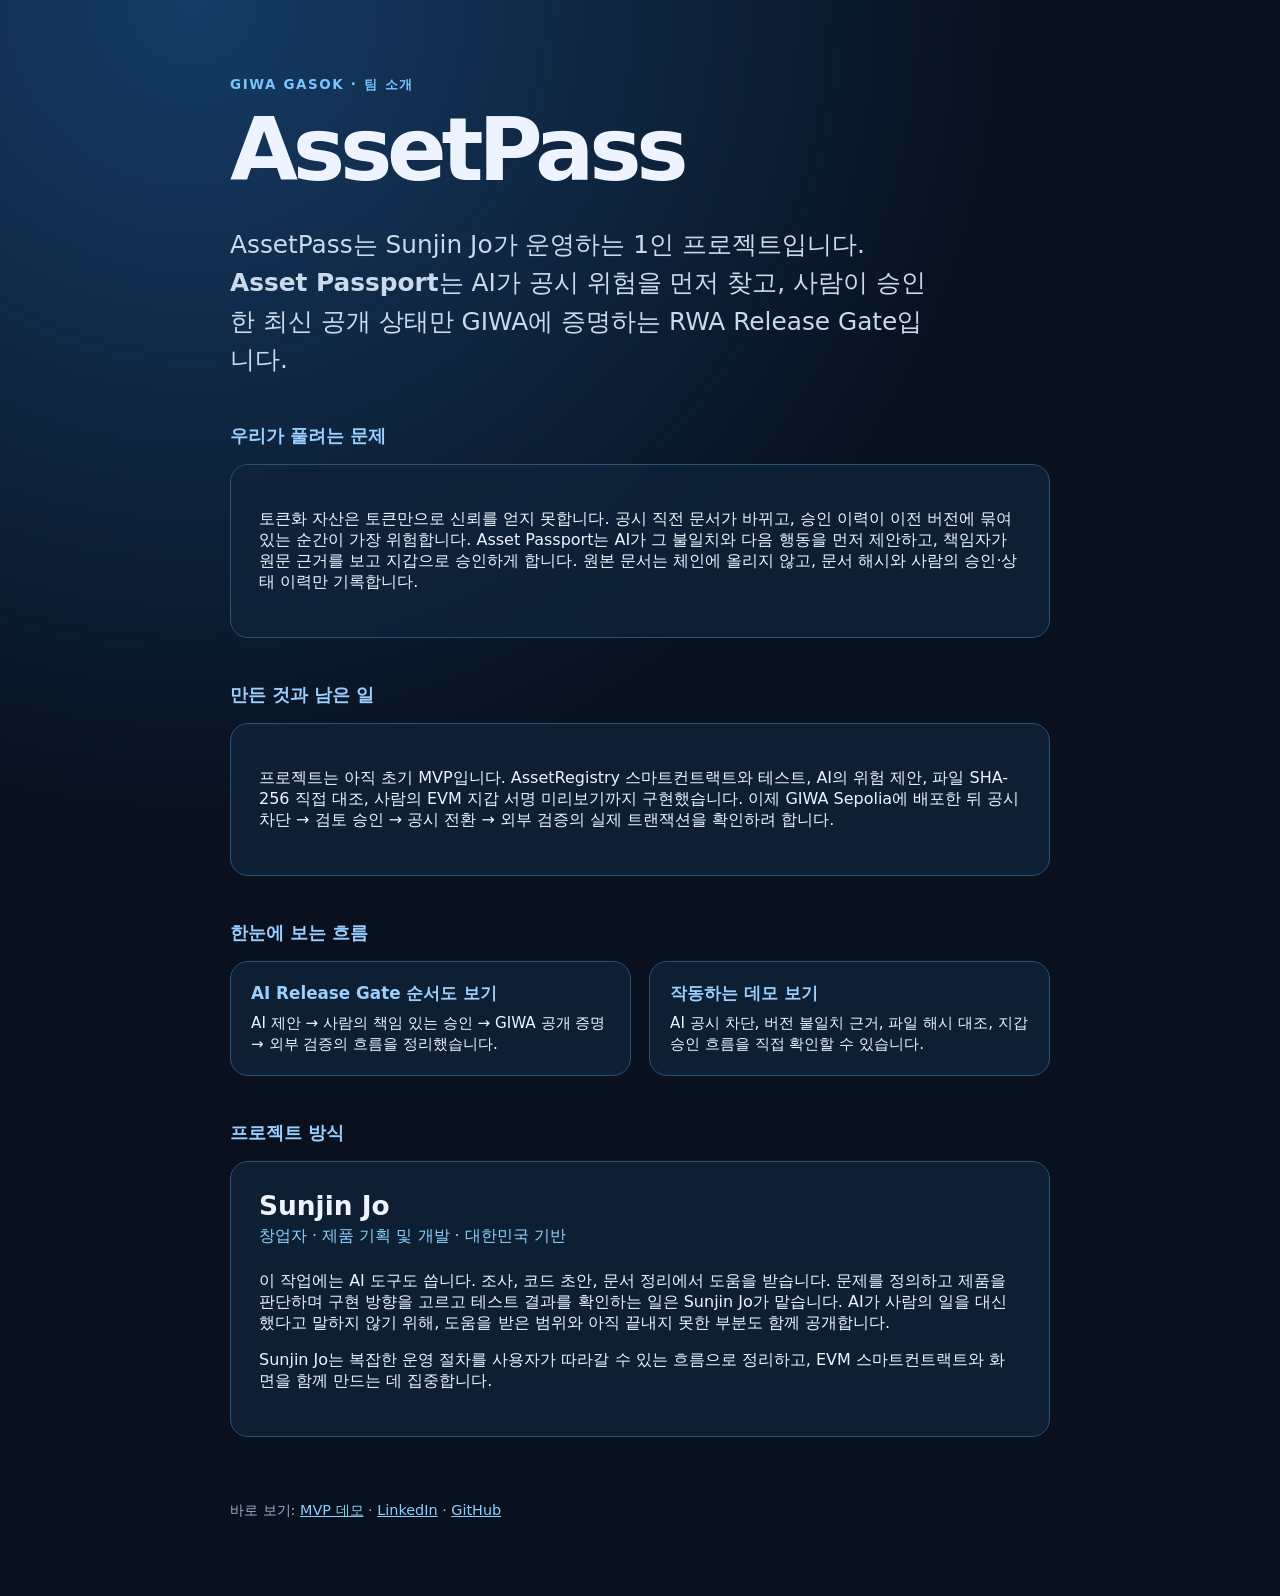
==== docs/index.html @ 36682ad6 "feat: add AI release gate manager console" ====
<!doctype html>
<html lang="ko">
  <head>
    <meta charset="utf-8" />
    <meta name="viewport" content="width=device-width, initial-scale=1" />
    <meta name="description" content="AssetPass 팀 소개 — GIWA 테스트넷 RWA 운영 증빙 서비스 Asset Passport." />
    <title>AssetPass — 팀 소개</title>
    <style>
      :root { color-scheme: dark; font-family: Inter, ui-sans-serif, system-ui, -apple-system, BlinkMacSystemFont, "Segoe UI", sans-serif; background: #09111f; color: #edf4ff; }
      body { margin: 0; background: radial-gradient(circle at 15% 0%, #153c66, transparent 42%), #09111f; }
      main { max-width: 820px; margin: 0 auto; padding: 76px 24px; }
      .eyebrow { color: #78c5ff; font-weight: 700; font-size: .84rem; letter-spacing: .12em; text-transform: uppercase; }
      h1 { font-size: clamp(2.6rem, 9vw, 5.5rem); margin: .25rem 0 1rem; letter-spacing: -.06em; }
      h2 { margin-top: 2.8rem; font-size: 1.1rem; color: #9acfff; }
      .lead { font-size: clamp(1.2rem, 2vw, 1.55rem); line-height: 1.55; max-width: 700px; color: #cbd9ed; }
      .card { margin-top: 1rem; padding: 28px; border: 1px solid #2b5277; border-radius: 18px; background: rgba(16, 35, 58, .78); }
      .visual-grid { display: grid; grid-template-columns: 1fr 1fr; gap: 18px; margin-top: 1rem; }
      .visual-card { display: block; overflow: hidden; border: 1px solid #2b5277; border-radius: 18px; background: rgba(16, 35, 58, .78); color: inherit; text-decoration: none; }
      .visual-card img { display: block; width: 100%; height: 250px; object-fit: cover; object-position: top; border-bottom: 1px solid #2b5277; }
      .visual-copy { padding: 20px; } .visual-copy strong { color: #9acfff; font-size: 1.05rem; } .visual-copy p { margin: 8px 0 0; font-size: .95rem; }
      .name { margin: 0; font-size: 1.65rem; }
      .role { margin: .35rem 0 1.5rem; color: #8ed0ff; }
      dl { display: grid; grid-template-columns: 150px 1fr; gap: 14px 24px; margin: 0; line-height: 1.55; }
      dt { color: #9cb2ca; } dd { margin: 0; }
      ul { margin: .5rem 0 0; padding-left: 1.1rem; line-height: 1.7; }
      a { color: #87d2ff; } footer { color: #9cb2ca; margin-top: 4rem; font-size: .9rem; }
    </style>
  </head>
  <body>
    <main>
      <div class="eyebrow">GIWA GASOK · 팀 소개</div>
      <h1>AssetPass</h1>
      <p class="lead">AssetPass는 Sunjin Jo가 운영하는 1인 프로젝트입니다. <strong>Asset Passport</strong>는 AI가 공시 위험을 먼저 찾고, 사람이 승인한 최신 공개 상태만 GIWA에 증명하는 RWA Release Gate입니다.</p>

      <h2>우리가 풀려는 문제</h2>
      <section class="card">
        <p>토큰화 자산은 토큰만으로 신뢰를 얻지 못합니다. 공시 직전 문서가 바뀌고, 승인 이력이 이전 버전에 묶여 있는 순간이 가장 위험합니다. Asset Passport는 AI가 그 불일치와 다음 행동을 먼저 제안하고, 책임자가 원문 근거를 보고 지갑으로 승인하게 합니다. 원본 문서는 체인에 올리지 않고, 문서 해시와 사람의 승인·상태 이력만 기록합니다.</p>
      </section>

      <h2>만든 것과 남은 일</h2>
      <section class="card">
        <p>프로젝트는 아직 초기 MVP입니다. AssetRegistry 스마트컨트랙트와 테스트, AI의 위험 제안, 파일 SHA-256 직접 대조, 사람의 EVM 지갑 서명 미리보기까지 구현했습니다. 이제 GIWA Sepolia에 배포한 뒤 공시 차단 → 검토 승인 → 공시 전환 → 외부 검증의 실제 트랜잭션을 확인하려 합니다.</p>
      </section>

      <h2>한눈에 보는 흐름</h2>
      <section class="visual-grid" aria-label="Asset Passport 시각 자료">
        <a class="visual-card" href="ai-release-gate-workflow.html">
          <div class="visual-copy"><strong>AI Release Gate 순서도 보기</strong><p>AI 제안 → 사람의 책임 있는 승인 → GIWA 공개 증명 → 외부 검증의 흐름을 정리했습니다.</p></div>
        </a>
        <a class="visual-card" href="mvp/">
          <div class="visual-copy"><strong>작동하는 데모 보기</strong><p>AI 공시 차단, 버전 불일치 근거, 파일 해시 대조, 지갑 승인 흐름을 직접 확인할 수 있습니다.</p></div>
        </a>
      </section>

      <h2>프로젝트 방식</h2>
      <section class="card" aria-label="팀원 프로필">
        <h3 class="name">Sunjin Jo</h3>
        <p class="role">창업자 · 제품 기획 및 개발 · 대한민국 기반</p>
        <p>이 작업에는 AI 도구도 씁니다. 조사, 코드 초안, 문서 정리에서 도움을 받습니다. 문제를 정의하고 제품을 판단하며 구현 방향을 고르고 테스트 결과를 확인하는 일은 Sunjin Jo가 맡습니다. AI가 사람의 일을 대신했다고 말하지 않기 위해, 도움을 받은 범위와 아직 끝내지 못한 부분도 함께 공개합니다.</p>
        <p>Sunjin Jo는 복잡한 운영 절차를 사용자가 따라갈 수 있는 흐름으로 정리하고, EVM 스마트컨트랙트와 화면을 함께 만드는 데 집중합니다.</p>
      </section>

      <footer>바로 보기: <a href="mvp/">MVP 데모</a> · <a href="https://www.linkedin.com/in/redsunjin/">LinkedIn</a> · <a href="https://github.com/redsunjin">GitHub</a></footer>
    </main>
  </body>
</html>
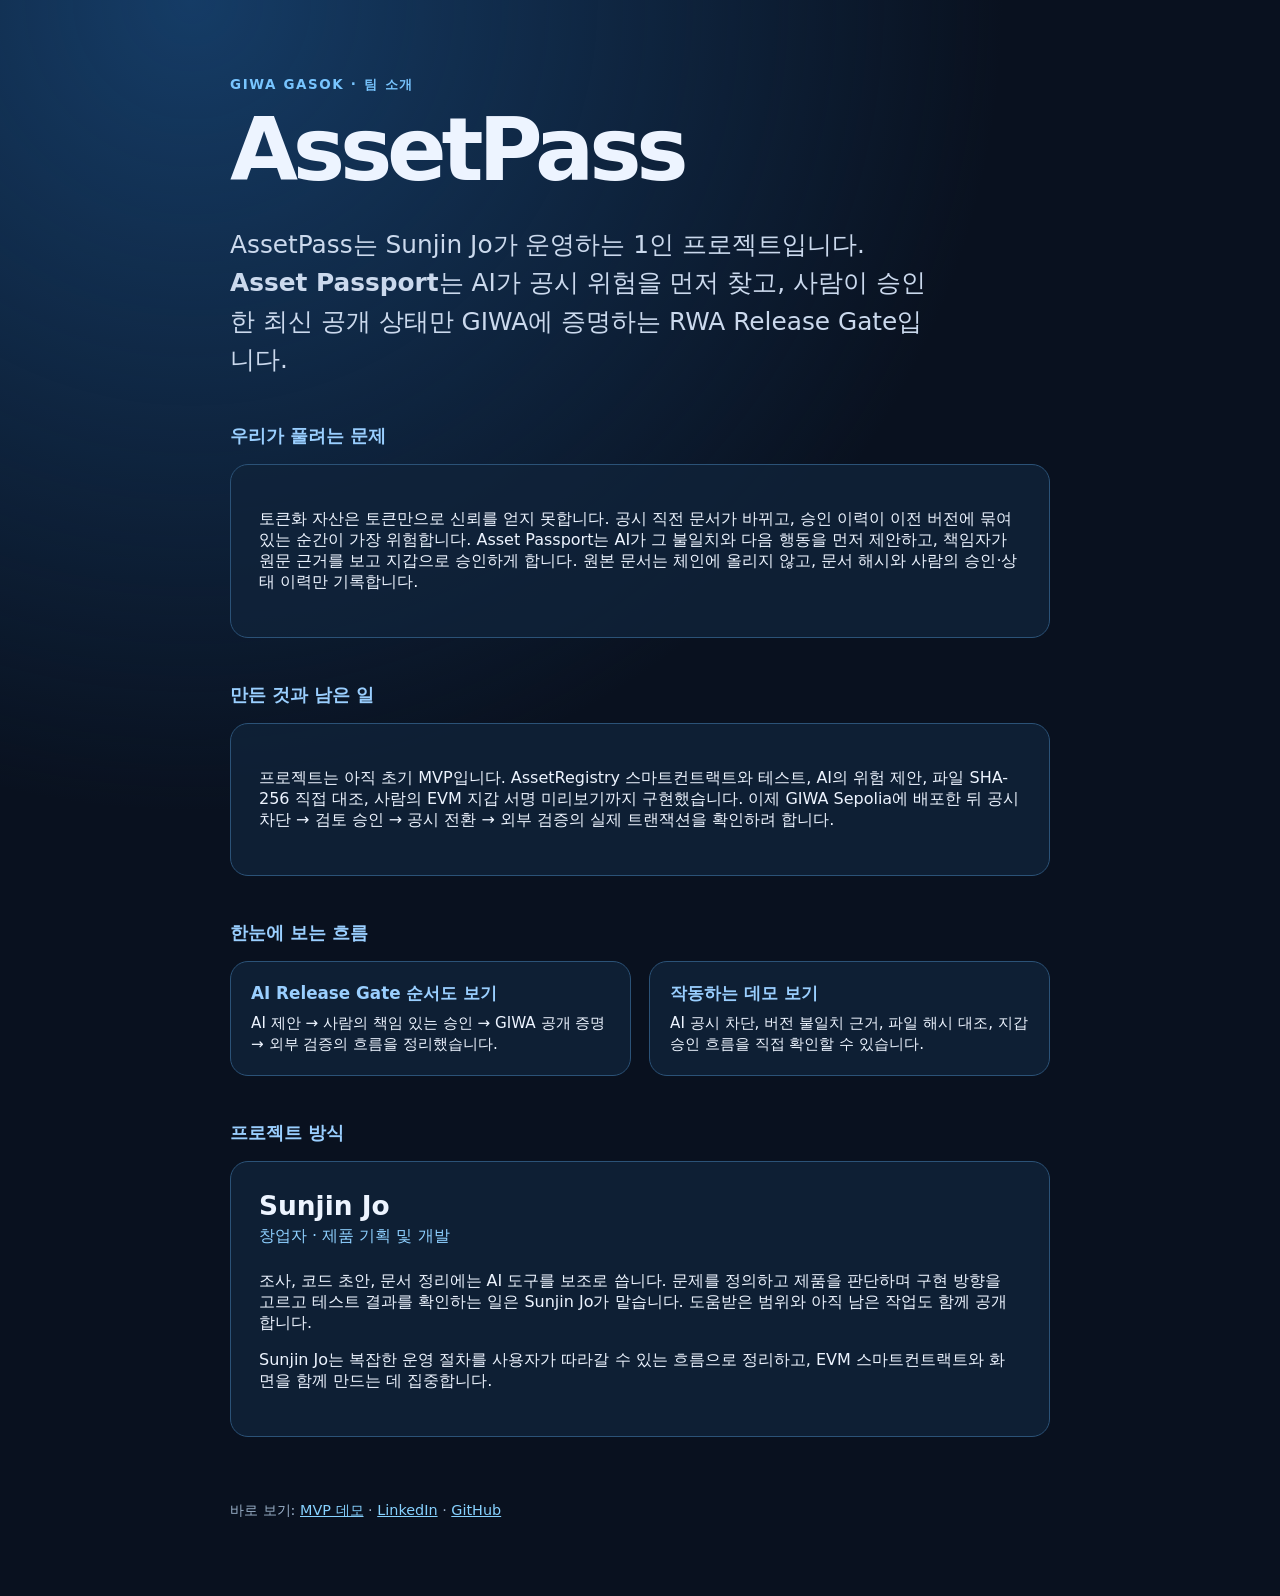
==== commit 581bb33a: "docs: humanize team introduction" ====
--- a/docs/index.html
+++ b/docs/index.html
@@ -55,8 +55,8 @@
       <h2>프로젝트 방식</h2>
       <section class="card" aria-label="팀원 프로필">
         <h3 class="name">Sunjin Jo</h3>
-        <p class="role">창업자 · 제품 기획 및 개발 · 대한민국 기반</p>
-        <p>이 작업에는 AI 도구도 씁니다. 조사, 코드 초안, 문서 정리에서 도움을 받습니다. 문제를 정의하고 제품을 판단하며 구현 방향을 고르고 테스트 결과를 확인하는 일은 Sunjin Jo가 맡습니다. AI가 사람의 일을 대신했다고 말하지 않기 위해, 도움을 받은 범위와 아직 끝내지 못한 부분도 함께 공개합니다.</p>
+        <p class="role">창업자 · 제품 기획 및 개발</p>
+        <p>조사, 코드 초안, 문서 정리에는 AI 도구를 보조로 씁니다. 문제를 정의하고 제품을 판단하며 구현 방향을 고르고 테스트 결과를 확인하는 일은 Sunjin Jo가 맡습니다. 도움받은 범위와 아직 남은 작업도 함께 공개합니다.</p>
         <p>Sunjin Jo는 복잡한 운영 절차를 사용자가 따라갈 수 있는 흐름으로 정리하고, EVM 스마트컨트랙트와 화면을 함께 만드는 데 집중합니다.</p>
       </section>
 
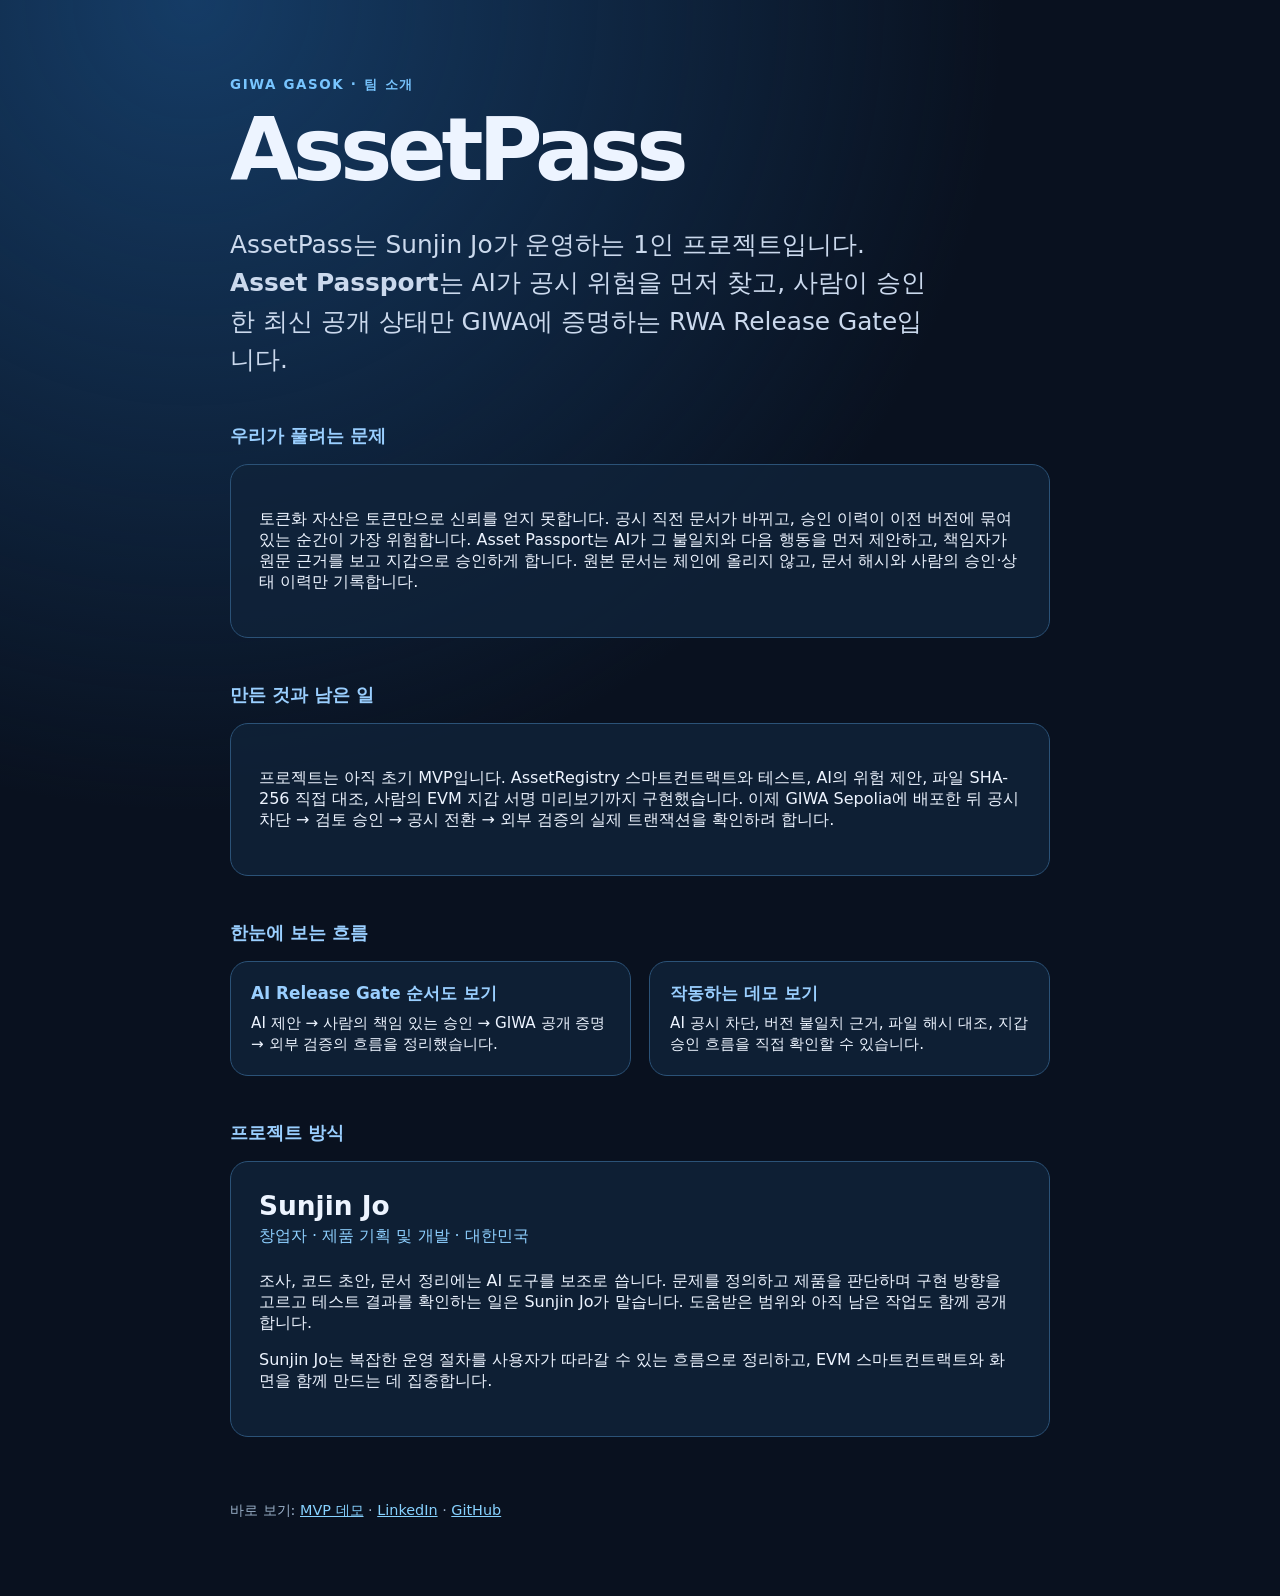
==== commit e6d0c22e: "docs: clarify team location" ====
--- a/docs/index.html
+++ b/docs/index.html
@@ -55,7 +55,7 @@
       <h2>프로젝트 방식</h2>
       <section class="card" aria-label="팀원 프로필">
         <h3 class="name">Sunjin Jo</h3>
-        <p class="role">창업자 · 제품 기획 및 개발</p>
+        <p class="role">창업자 · 제품 기획 및 개발 · 대한민국</p>
         <p>조사, 코드 초안, 문서 정리에는 AI 도구를 보조로 씁니다. 문제를 정의하고 제품을 판단하며 구현 방향을 고르고 테스트 결과를 확인하는 일은 Sunjin Jo가 맡습니다. 도움받은 범위와 아직 남은 작업도 함께 공개합니다.</p>
         <p>Sunjin Jo는 복잡한 운영 절차를 사용자가 따라갈 수 있는 흐름으로 정리하고, EVM 스마트컨트랙트와 화면을 함께 만드는 데 집중합니다.</p>
       </section>
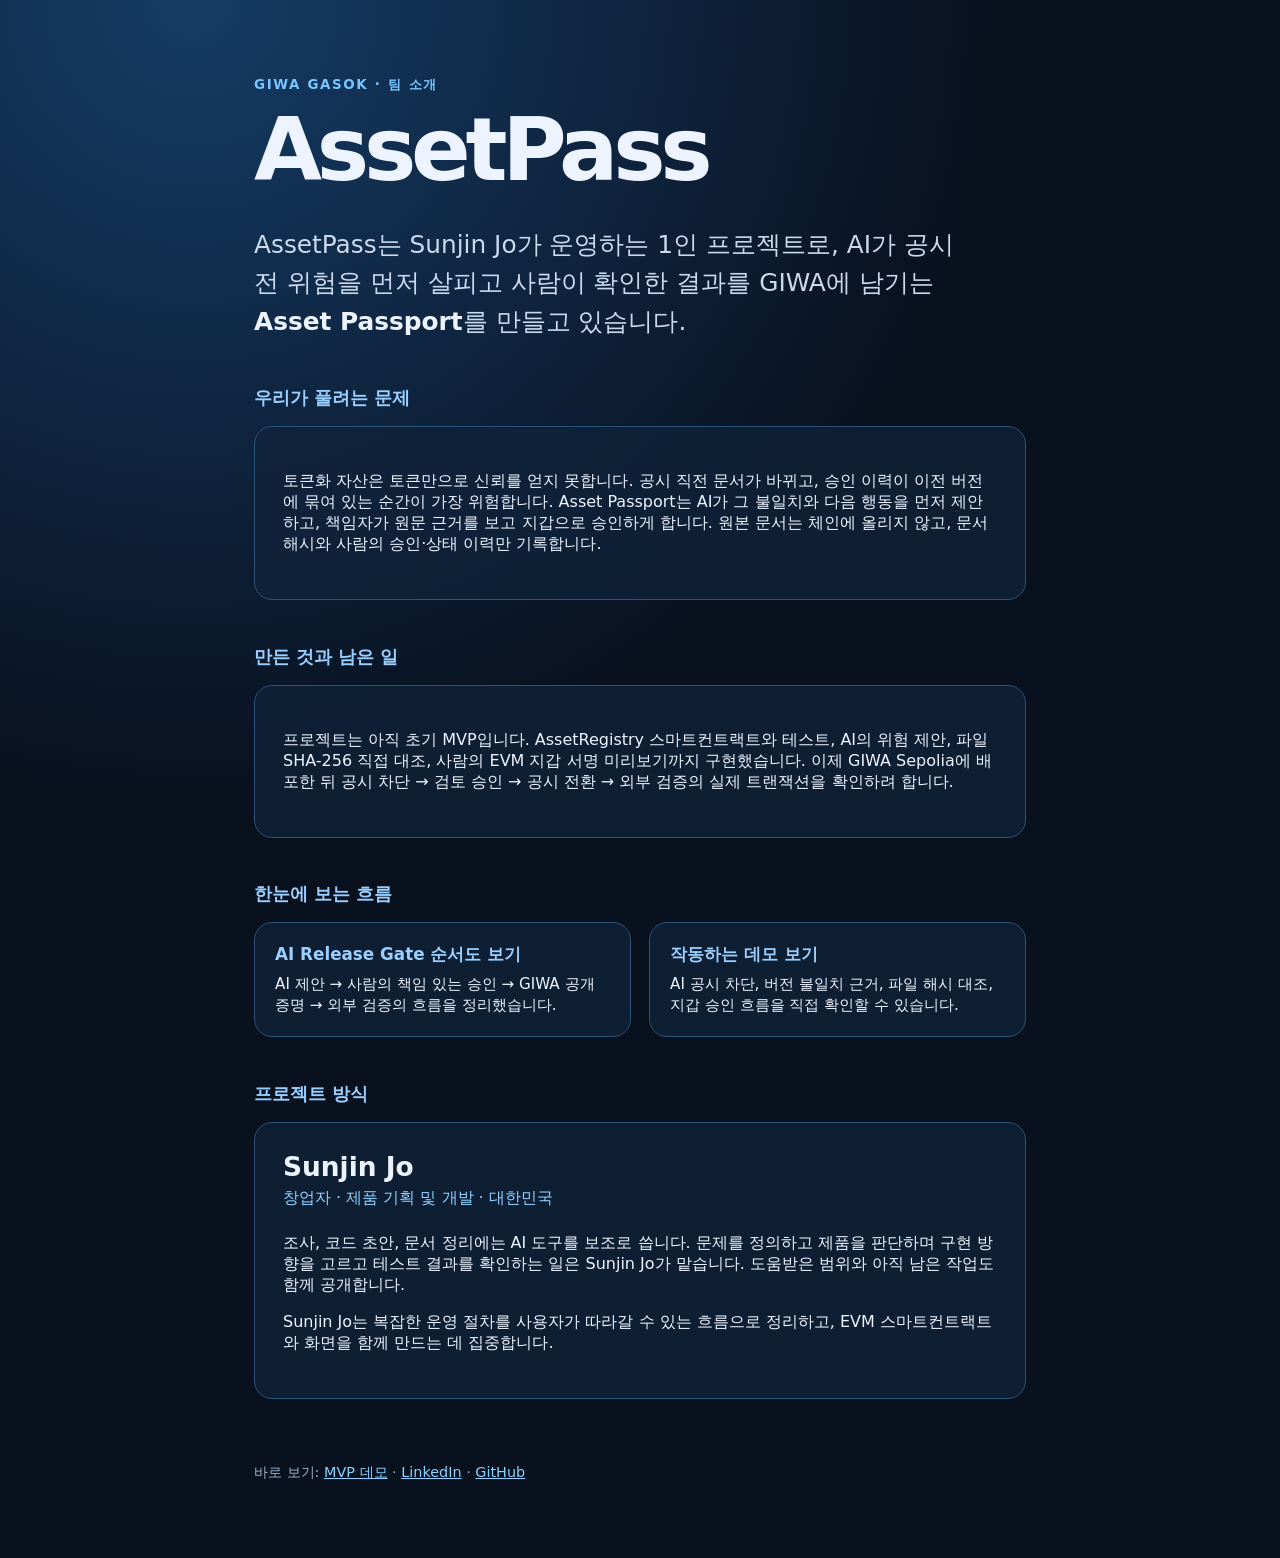
==== commit cf2d3fdf: "fix: prevent team page mobile overflow" ====
--- a/docs/index.html
+++ b/docs/index.html
@@ -7,30 +7,38 @@
     <title>AssetPass — 팀 소개</title>
     <style>
       :root { color-scheme: dark; font-family: Inter, ui-sans-serif, system-ui, -apple-system, BlinkMacSystemFont, "Segoe UI", sans-serif; background: #09111f; color: #edf4ff; }
-      body { margin: 0; background: radial-gradient(circle at 15% 0%, #153c66, transparent 42%), #09111f; }
-      main { max-width: 820px; margin: 0 auto; padding: 76px 24px; }
+      *, *::before, *::after { box-sizing: border-box; }
+      body { margin: 0; overflow-x: hidden; background: radial-gradient(circle at 15% 0%, #153c66, transparent 42%), #09111f; }
+      main { width: min(100%, 820px); margin: 0 auto; padding: 76px 24px; }
       .eyebrow { color: #78c5ff; font-weight: 700; font-size: .84rem; letter-spacing: .12em; text-transform: uppercase; }
       h1 { font-size: clamp(2.6rem, 9vw, 5.5rem); margin: .25rem 0 1rem; letter-spacing: -.06em; }
       h2 { margin-top: 2.8rem; font-size: 1.1rem; color: #9acfff; }
-      .lead { font-size: clamp(1.2rem, 2vw, 1.55rem); line-height: 1.55; max-width: 700px; color: #cbd9ed; }
-      .card { margin-top: 1rem; padding: 28px; border: 1px solid #2b5277; border-radius: 18px; background: rgba(16, 35, 58, .78); }
+      .lead { font-size: clamp(1.2rem, 2vw, 1.55rem); line-height: 1.55; max-width: 700px; color: #cbd9ed; word-break: keep-all; overflow-wrap: break-word; }
+      .product-name { color: #edf4ff; font-weight: 750; white-space: nowrap; }
+      .card { min-width: 0; margin-top: 1rem; padding: 28px; border: 1px solid #2b5277; border-radius: 18px; background: rgba(16, 35, 58, .78); }
       .visual-grid { display: grid; grid-template-columns: 1fr 1fr; gap: 18px; margin-top: 1rem; }
       .visual-card { display: block; overflow: hidden; border: 1px solid #2b5277; border-radius: 18px; background: rgba(16, 35, 58, .78); color: inherit; text-decoration: none; }
       .visual-card img { display: block; width: 100%; height: 250px; object-fit: cover; object-position: top; border-bottom: 1px solid #2b5277; }
-      .visual-copy { padding: 20px; } .visual-copy strong { color: #9acfff; font-size: 1.05rem; } .visual-copy p { margin: 8px 0 0; font-size: .95rem; }
+      .visual-copy { padding: 20px; } .visual-copy strong { color: #9acfff; font-size: 1.05rem; } .visual-copy p { margin: 8px 0 0; font-size: .95rem; overflow-wrap: anywhere; }
       .name { margin: 0; font-size: 1.65rem; }
       .role { margin: .35rem 0 1.5rem; color: #8ed0ff; }
       dl { display: grid; grid-template-columns: 150px 1fr; gap: 14px 24px; margin: 0; line-height: 1.55; }
       dt { color: #9cb2ca; } dd { margin: 0; }
       ul { margin: .5rem 0 0; padding-left: 1.1rem; line-height: 1.7; }
       a { color: #87d2ff; } footer { color: #9cb2ca; margin-top: 4rem; font-size: .9rem; }
+      @media (max-width: 700px) {
+        main { padding: 48px 20px; }
+        .card { padding: 20px; }
+        .visual-grid { grid-template-columns: 1fr; }
+        .card p, .lead { overflow-wrap: anywhere; }
+      }
     </style>
   </head>
   <body>
     <main>
       <div class="eyebrow">GIWA GASOK · 팀 소개</div>
       <h1>AssetPass</h1>
-      <p class="lead">AssetPass는 Sunjin Jo가 운영하는 1인 프로젝트입니다. <strong>Asset Passport</strong>는 AI가 공시 위험을 먼저 찾고, 사람이 승인한 최신 공개 상태만 GIWA에 증명하는 RWA Release Gate입니다.</p>
+      <p class="lead">AssetPass는 Sunjin Jo가 운영하는 1인 프로젝트로, AI가 공시 전 위험을 먼저 살피고 사람이 확인한 결과를 GIWA에 남기는 <span class="product-name">Asset Passport</span>를 만들고 있습니다.</p>
 
       <h2>우리가 풀려는 문제</h2>
       <section class="card">
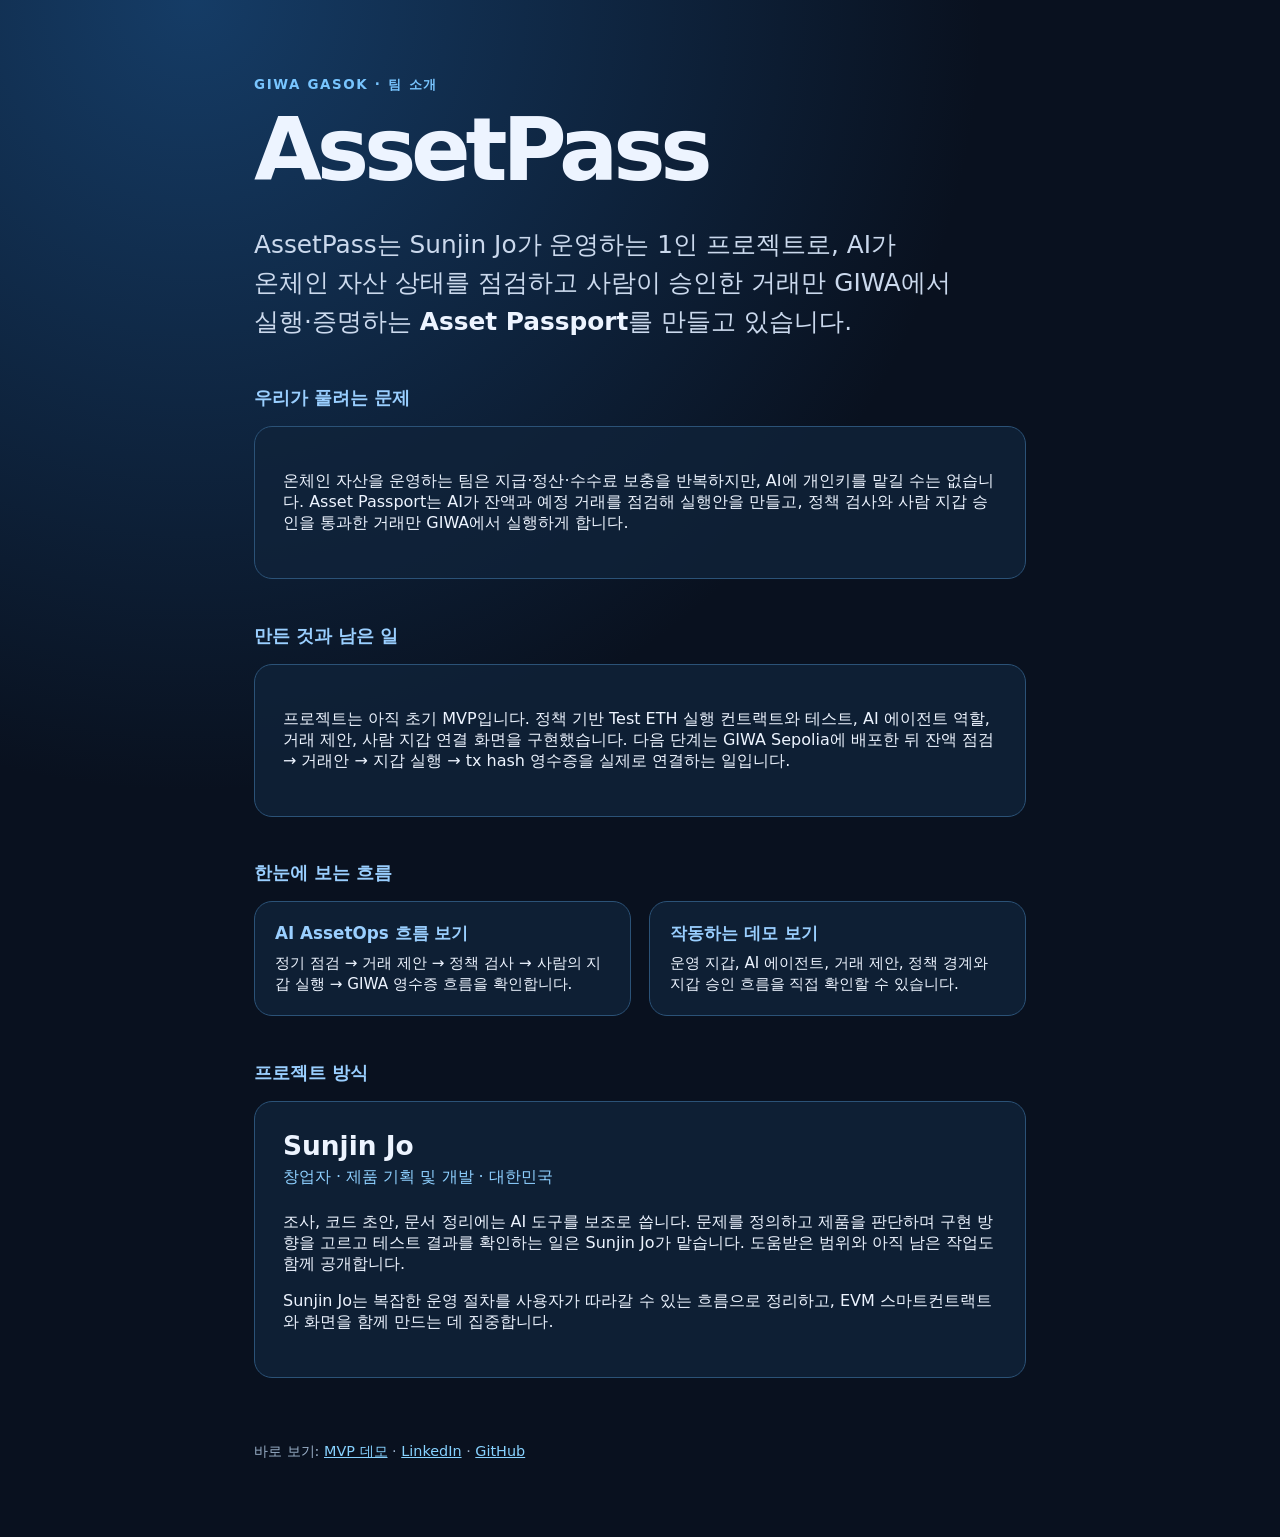
==== commit 009af74d: "feat: pivot Asset Passport to AI asset operations" ====
--- a/docs/index.html
+++ b/docs/index.html
@@ -3,7 +3,7 @@
   <head>
     <meta charset="utf-8" />
     <meta name="viewport" content="width=device-width, initial-scale=1" />
-    <meta name="description" content="AssetPass 팀 소개 — GIWA 테스트넷 RWA 운영 증빙 서비스 Asset Passport." />
+    <meta name="description" content="AssetPass 팀 소개 — GIWA 테스트넷 AI 기반 온체인 자산운영 서비스 Asset Passport." />
     <title>AssetPass — 팀 소개</title>
     <style>
       :root { color-scheme: dark; font-family: Inter, ui-sans-serif, system-ui, -apple-system, BlinkMacSystemFont, "Segoe UI", sans-serif; background: #09111f; color: #edf4ff; }
@@ -38,25 +38,25 @@
     <main>
       <div class="eyebrow">GIWA GASOK · 팀 소개</div>
       <h1>AssetPass</h1>
-      <p class="lead">AssetPass는 Sunjin Jo가 운영하는 1인 프로젝트로, AI가 공시 전 위험을 먼저 살피고 사람이 확인한 결과를 GIWA에 남기는 <span class="product-name">Asset Passport</span>를 만들고 있습니다.</p>
+      <p class="lead">AssetPass는 Sunjin Jo가 운영하는 1인 프로젝트로, AI가 온체인 자산 상태를 점검하고 사람이 승인한 거래만 GIWA에서 실행·증명하는 <span class="product-name">Asset Passport</span>를 만들고 있습니다.</p>
 
       <h2>우리가 풀려는 문제</h2>
       <section class="card">
-        <p>토큰화 자산은 토큰만으로 신뢰를 얻지 못합니다. 공시 직전 문서가 바뀌고, 승인 이력이 이전 버전에 묶여 있는 순간이 가장 위험합니다. Asset Passport는 AI가 그 불일치와 다음 행동을 먼저 제안하고, 책임자가 원문 근거를 보고 지갑으로 승인하게 합니다. 원본 문서는 체인에 올리지 않고, 문서 해시와 사람의 승인·상태 이력만 기록합니다.</p>
+        <p>온체인 자산을 운영하는 팀은 지급·정산·수수료 보충을 반복하지만, AI에 개인키를 맡길 수는 없습니다. Asset Passport는 AI가 잔액과 예정 거래를 점검해 실행안을 만들고, 정책 검사와 사람 지갑 승인을 통과한 거래만 GIWA에서 실행하게 합니다.</p>
       </section>
 
       <h2>만든 것과 남은 일</h2>
       <section class="card">
-        <p>프로젝트는 아직 초기 MVP입니다. AssetRegistry 스마트컨트랙트와 테스트, AI의 위험 제안, 파일 SHA-256 직접 대조, 사람의 EVM 지갑 서명 미리보기까지 구현했습니다. 이제 GIWA Sepolia에 배포한 뒤 공시 차단 → 검토 승인 → 공시 전환 → 외부 검증의 실제 트랜잭션을 확인하려 합니다.</p>
+        <p>프로젝트는 아직 초기 MVP입니다. 정책 기반 Test ETH 실행 컨트랙트와 테스트, AI 에이전트 역할, 거래 제안, 사람 지갑 연결 화면을 구현했습니다. 다음 단계는 GIWA Sepolia에 배포한 뒤 잔액 점검 → 거래안 → 지갑 실행 → tx hash 영수증을 실제로 연결하는 일입니다.</p>
       </section>
 
       <h2>한눈에 보는 흐름</h2>
       <section class="visual-grid" aria-label="Asset Passport 시각 자료">
-        <a class="visual-card" href="ai-release-gate-workflow.html">
-          <div class="visual-copy"><strong>AI Release Gate 순서도 보기</strong><p>AI 제안 → 사람의 책임 있는 승인 → GIWA 공개 증명 → 외부 검증의 흐름을 정리했습니다.</p></div>
+        <a class="visual-card" href="mvp/">
+          <div class="visual-copy"><strong>AI AssetOps 흐름 보기</strong><p>정기 점검 → 거래 제안 → 정책 검사 → 사람의 지갑 실행 → GIWA 영수증 흐름을 확인합니다.</p></div>
         </a>
         <a class="visual-card" href="mvp/">
-          <div class="visual-copy"><strong>작동하는 데모 보기</strong><p>AI 공시 차단, 버전 불일치 근거, 파일 해시 대조, 지갑 승인 흐름을 직접 확인할 수 있습니다.</p></div>
+          <div class="visual-copy"><strong>작동하는 데모 보기</strong><p>운영 지갑, AI 에이전트, 거래 제안, 정책 경계와 지갑 승인 흐름을 직접 확인할 수 있습니다.</p></div>
         </a>
       </section>
 
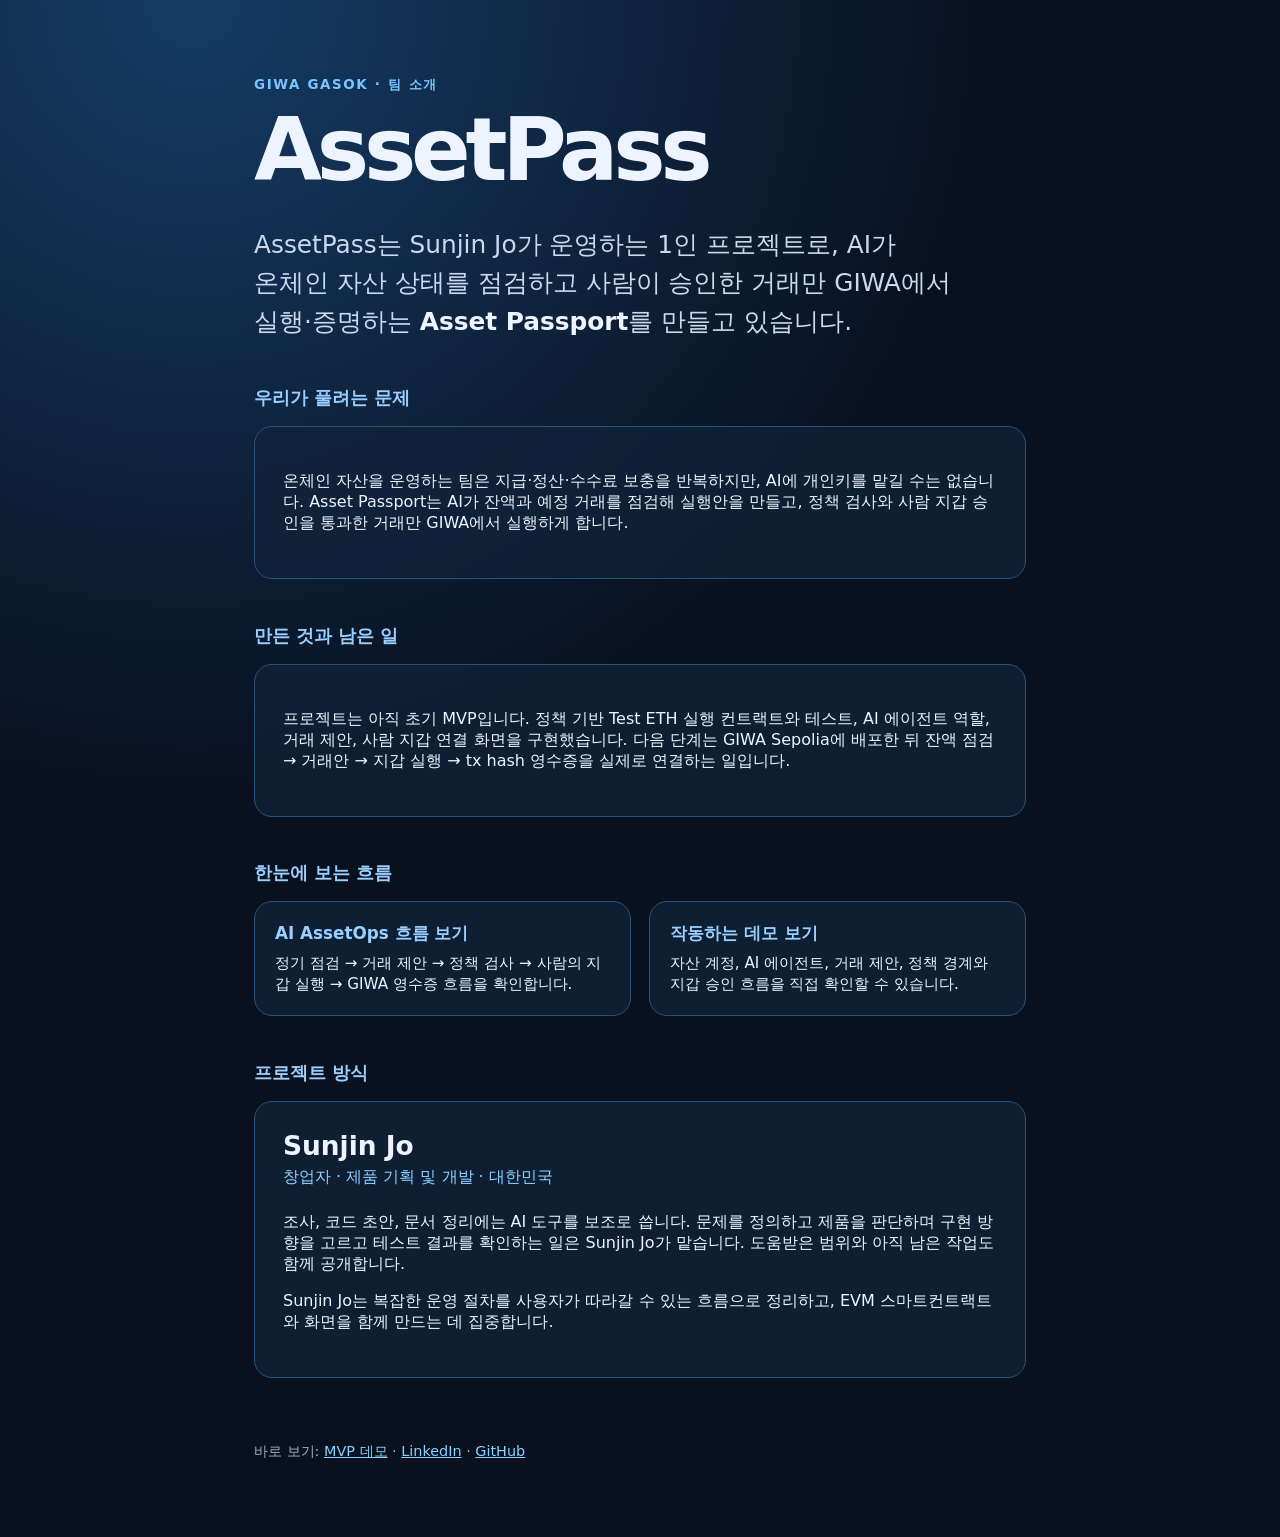
==== commit 2ffba051: "docs: use business asset control terminology" ====
--- a/docs/index.html
+++ b/docs/index.html
@@ -3,7 +3,7 @@
   <head>
     <meta charset="utf-8" />
     <meta name="viewport" content="width=device-width, initial-scale=1" />
-    <meta name="description" content="AssetPass 팀 소개 — GIWA 테스트넷 AI 기반 온체인 자산운영 서비스 Asset Passport." />
+    <meta name="description" content="AssetPass 팀 소개 — GIWA 테스트넷 AI 기반 온체인 자산 통제 서비스 Asset Passport." />
     <title>AssetPass — 팀 소개</title>
     <style>
       :root { color-scheme: dark; font-family: Inter, ui-sans-serif, system-ui, -apple-system, BlinkMacSystemFont, "Segoe UI", sans-serif; background: #09111f; color: #edf4ff; }
@@ -56,7 +56,7 @@
           <div class="visual-copy"><strong>AI AssetOps 흐름 보기</strong><p>정기 점검 → 거래 제안 → 정책 검사 → 사람의 지갑 실행 → GIWA 영수증 흐름을 확인합니다.</p></div>
         </a>
         <a class="visual-card" href="mvp/">
-          <div class="visual-copy"><strong>작동하는 데모 보기</strong><p>운영 지갑, AI 에이전트, 거래 제안, 정책 경계와 지갑 승인 흐름을 직접 확인할 수 있습니다.</p></div>
+          <div class="visual-copy"><strong>작동하는 데모 보기</strong><p>자산 계정, AI 에이전트, 거래 제안, 정책 경계와 지갑 승인 흐름을 직접 확인할 수 있습니다.</p></div>
         </a>
       </section>
 
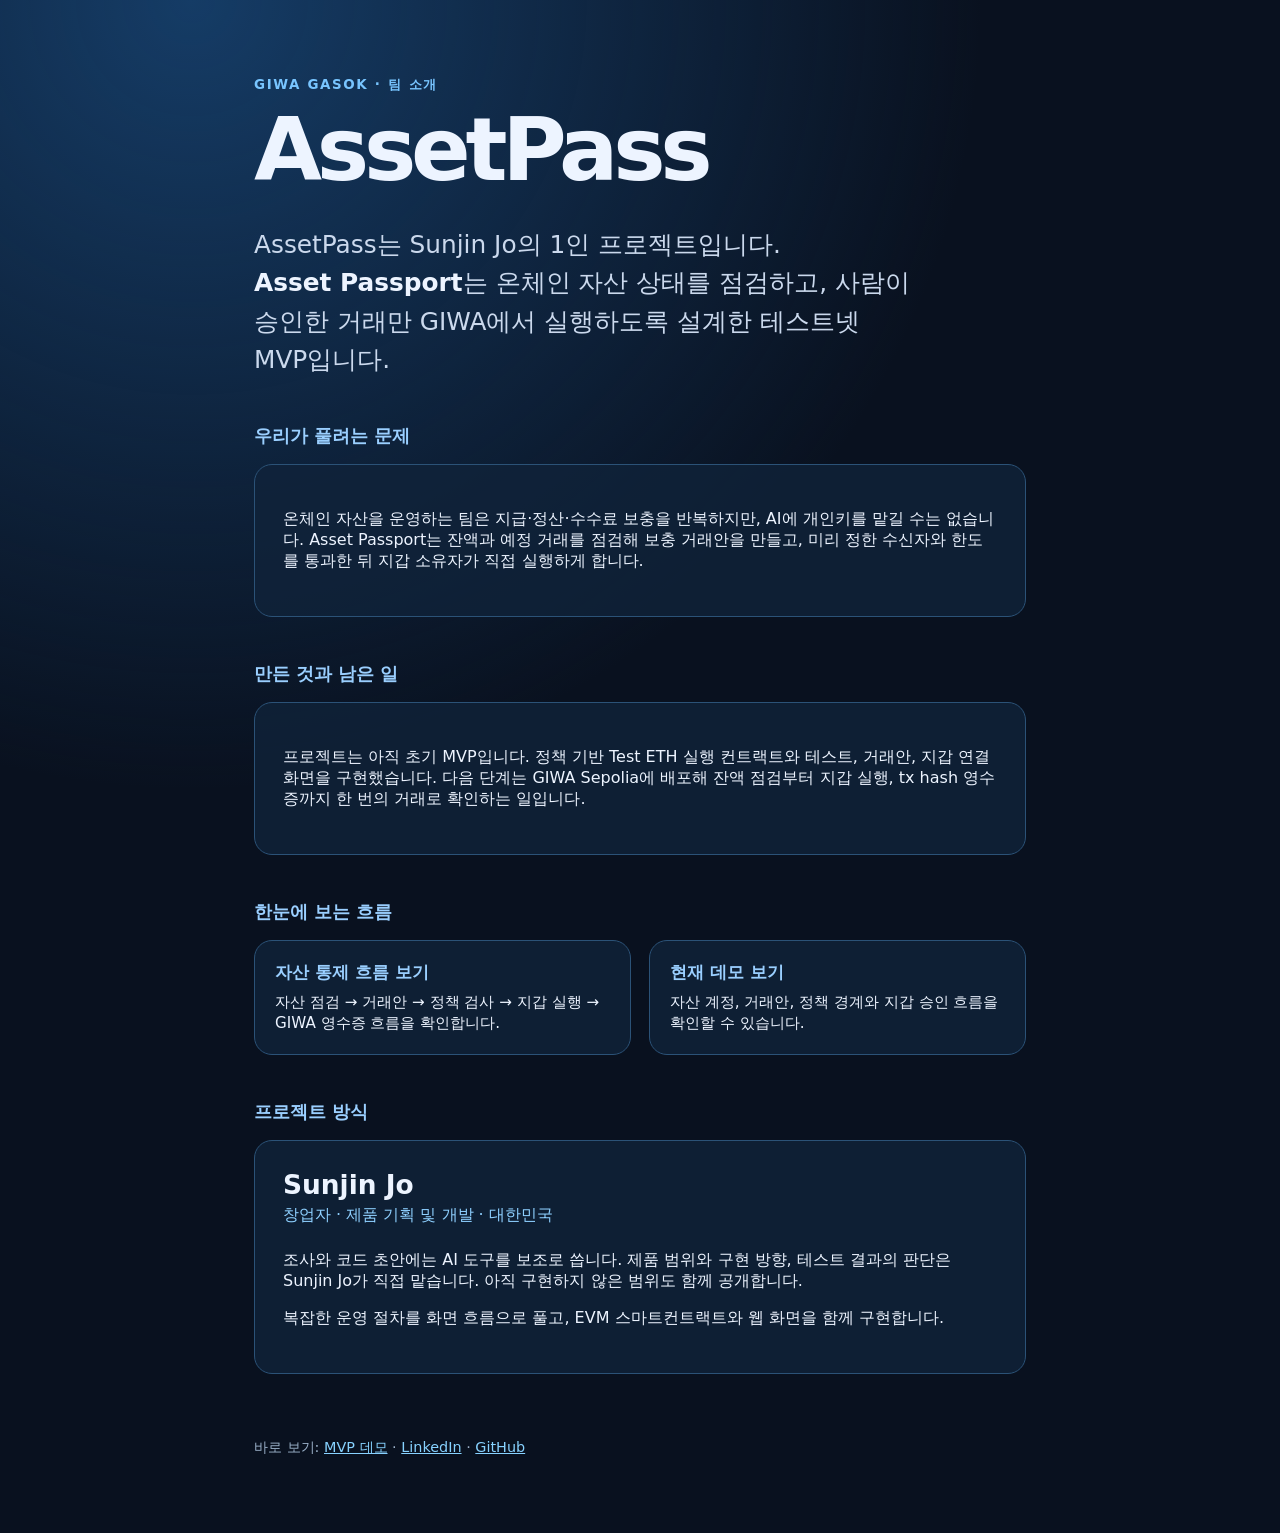
==== commit 9c550166: "docs: align public copy with MVP scope" ====
--- a/docs/index.html
+++ b/docs/index.html
@@ -38,25 +38,25 @@
     <main>
       <div class="eyebrow">GIWA GASOK · 팀 소개</div>
       <h1>AssetPass</h1>
-      <p class="lead">AssetPass는 Sunjin Jo가 운영하는 1인 프로젝트로, AI가 온체인 자산 상태를 점검하고 사람이 승인한 거래만 GIWA에서 실행·증명하는 <span class="product-name">Asset Passport</span>를 만들고 있습니다.</p>
+      <p class="lead">AssetPass는 Sunjin Jo의 1인 프로젝트입니다. <span class="product-name">Asset Passport</span>는 온체인 자산 상태를 점검하고, 사람이 승인한 거래만 GIWA에서 실행하도록 설계한 테스트넷 MVP입니다.</p>
 
       <h2>우리가 풀려는 문제</h2>
       <section class="card">
-        <p>온체인 자산을 운영하는 팀은 지급·정산·수수료 보충을 반복하지만, AI에 개인키를 맡길 수는 없습니다. Asset Passport는 AI가 잔액과 예정 거래를 점검해 실행안을 만들고, 정책 검사와 사람 지갑 승인을 통과한 거래만 GIWA에서 실행하게 합니다.</p>
+        <p>온체인 자산을 운영하는 팀은 지급·정산·수수료 보충을 반복하지만, AI에 개인키를 맡길 수는 없습니다. Asset Passport는 잔액과 예정 거래를 점검해 보충 거래안을 만들고, 미리 정한 수신자와 한도를 통과한 뒤 지갑 소유자가 직접 실행하게 합니다.</p>
       </section>
 
       <h2>만든 것과 남은 일</h2>
       <section class="card">
-        <p>프로젝트는 아직 초기 MVP입니다. 정책 기반 Test ETH 실행 컨트랙트와 테스트, AI 에이전트 역할, 거래 제안, 사람 지갑 연결 화면을 구현했습니다. 다음 단계는 GIWA Sepolia에 배포한 뒤 잔액 점검 → 거래안 → 지갑 실행 → tx hash 영수증을 실제로 연결하는 일입니다.</p>
+        <p>프로젝트는 아직 초기 MVP입니다. 정책 기반 Test ETH 실행 컨트랙트와 테스트, 거래안, 지갑 연결 화면을 구현했습니다. 다음 단계는 GIWA Sepolia에 배포해 잔액 점검부터 지갑 실행, tx hash 영수증까지 한 번의 거래로 확인하는 일입니다.</p>
       </section>
 
       <h2>한눈에 보는 흐름</h2>
       <section class="visual-grid" aria-label="Asset Passport 시각 자료">
         <a class="visual-card" href="mvp/">
-          <div class="visual-copy"><strong>AI AssetOps 흐름 보기</strong><p>정기 점검 → 거래 제안 → 정책 검사 → 사람의 지갑 실행 → GIWA 영수증 흐름을 확인합니다.</p></div>
+          <div class="visual-copy"><strong>자산 통제 흐름 보기</strong><p>자산 점검 → 거래안 → 정책 검사 → 지갑 실행 → GIWA 영수증 흐름을 확인합니다.</p></div>
         </a>
         <a class="visual-card" href="mvp/">
-          <div class="visual-copy"><strong>작동하는 데모 보기</strong><p>자산 계정, AI 에이전트, 거래 제안, 정책 경계와 지갑 승인 흐름을 직접 확인할 수 있습니다.</p></div>
+          <div class="visual-copy"><strong>현재 데모 보기</strong><p>자산 계정, 거래안, 정책 경계와 지갑 승인 흐름을 확인할 수 있습니다.</p></div>
         </a>
       </section>
 
@@ -64,8 +64,8 @@
       <section class="card" aria-label="팀원 프로필">
         <h3 class="name">Sunjin Jo</h3>
         <p class="role">창업자 · 제품 기획 및 개발 · 대한민국</p>
-        <p>조사, 코드 초안, 문서 정리에는 AI 도구를 보조로 씁니다. 문제를 정의하고 제품을 판단하며 구현 방향을 고르고 테스트 결과를 확인하는 일은 Sunjin Jo가 맡습니다. 도움받은 범위와 아직 남은 작업도 함께 공개합니다.</p>
-        <p>Sunjin Jo는 복잡한 운영 절차를 사용자가 따라갈 수 있는 흐름으로 정리하고, EVM 스마트컨트랙트와 화면을 함께 만드는 데 집중합니다.</p>
+        <p>조사와 코드 초안에는 AI 도구를 보조로 씁니다. 제품 범위와 구현 방향, 테스트 결과의 판단은 Sunjin Jo가 직접 맡습니다. 아직 구현하지 않은 범위도 함께 공개합니다.</p>
+        <p>복잡한 운영 절차를 화면 흐름으로 풀고, EVM 스마트컨트랙트와 웹 화면을 함께 구현합니다.</p>
       </section>
 
       <footer>바로 보기: <a href="mvp/">MVP 데모</a> · <a href="https://www.linkedin.com/in/redsunjin/">LinkedIn</a> · <a href="https://github.com/redsunjin">GitHub</a></footer>
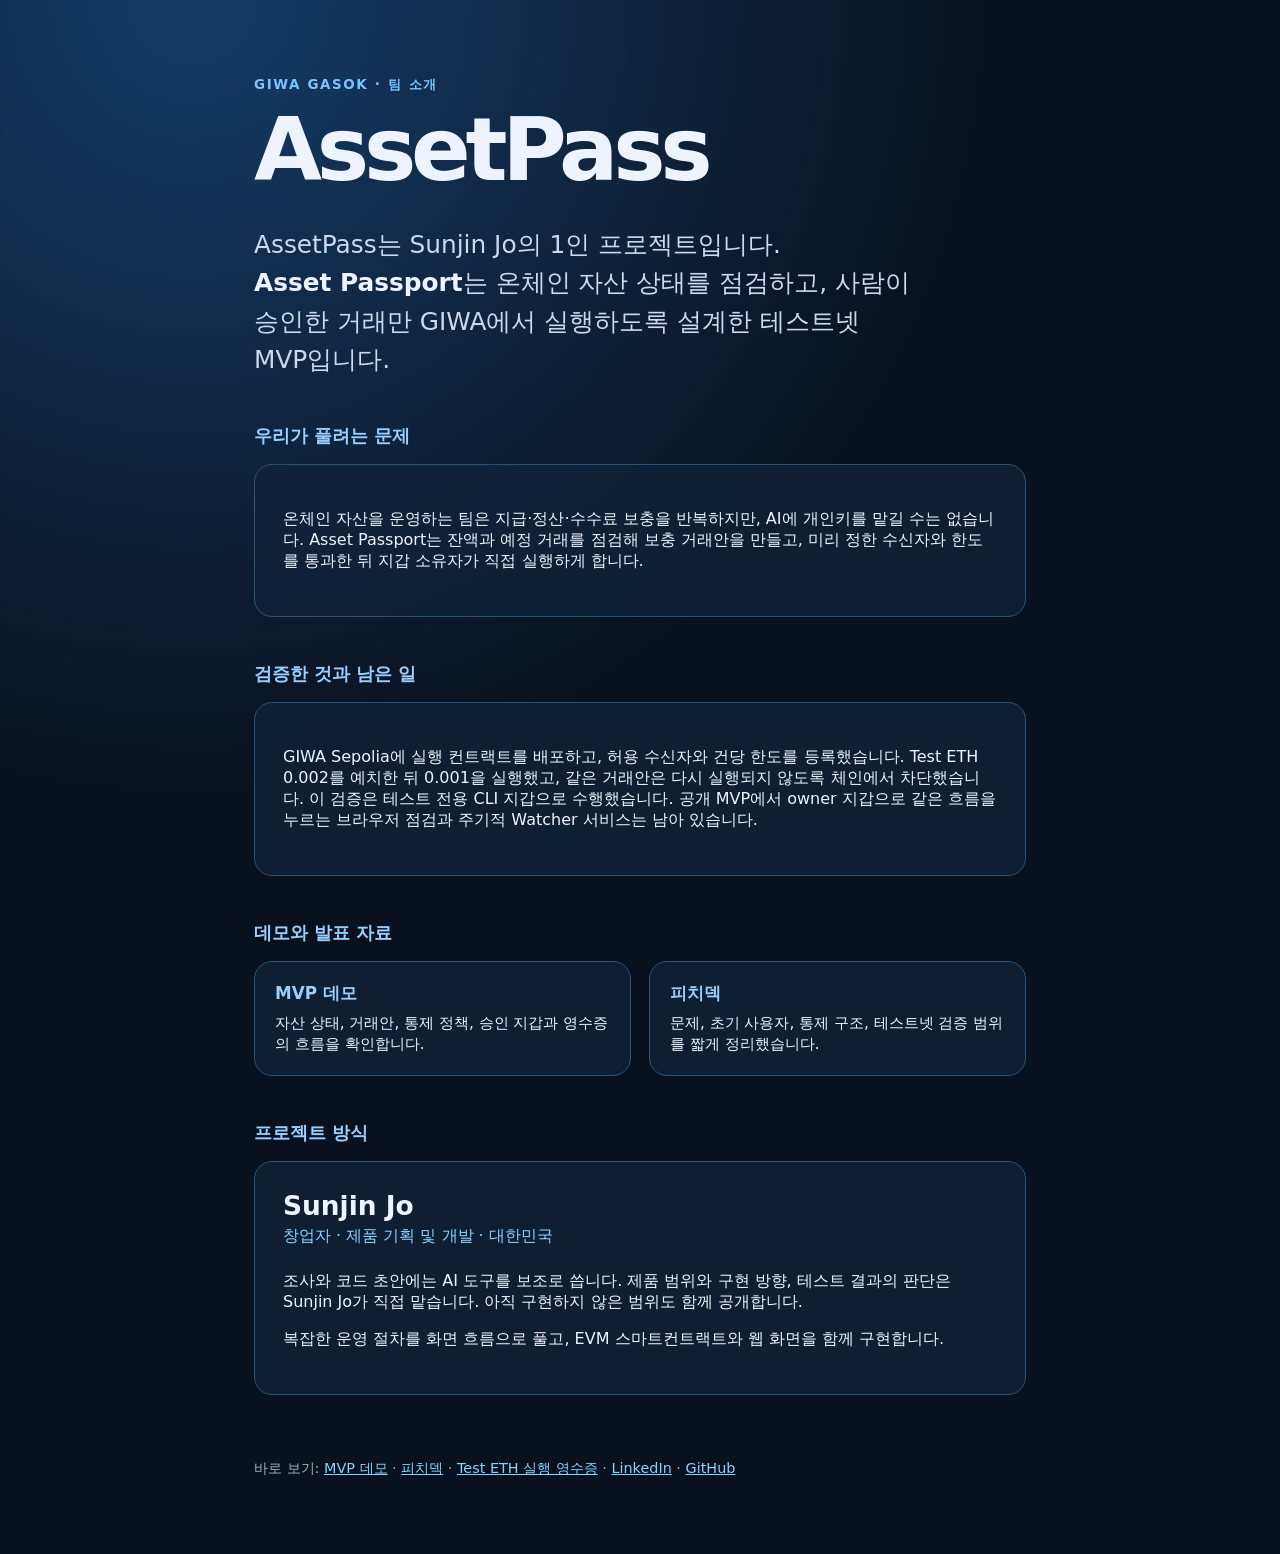
==== commit 0621e334: "fix: align public AssetOps quality and authority" ====
--- a/docs/index.html
+++ b/docs/index.html
@@ -45,18 +45,18 @@
         <p>온체인 자산을 운영하는 팀은 지급·정산·수수료 보충을 반복하지만, AI에 개인키를 맡길 수는 없습니다. Asset Passport는 잔액과 예정 거래를 점검해 보충 거래안을 만들고, 미리 정한 수신자와 한도를 통과한 뒤 지갑 소유자가 직접 실행하게 합니다.</p>
       </section>
 
-      <h2>만든 것과 남은 일</h2>
+      <h2>검증한 것과 남은 일</h2>
       <section class="card">
-        <p>프로젝트는 아직 초기 MVP입니다. 정책 기반 Test ETH 실행 컨트랙트와 테스트, 거래안, 지갑 연결 화면을 구현했습니다. 다음 단계는 GIWA Sepolia에 배포해 잔액 점검부터 지갑 실행, tx hash 영수증까지 한 번의 거래로 확인하는 일입니다.</p>
+        <p>GIWA Sepolia에 실행 컨트랙트를 배포하고, 허용 수신자와 건당 한도를 등록했습니다. Test ETH 0.002를 예치한 뒤 0.001을 실행했고, 같은 거래안은 다시 실행되지 않도록 체인에서 차단했습니다. 이 검증은 테스트 전용 CLI 지갑으로 수행했습니다. 공개 MVP에서 owner 지갑으로 같은 흐름을 누르는 브라우저 점검과 주기적 Watcher 서비스는 남아 있습니다.</p>
       </section>
 
-      <h2>한눈에 보는 흐름</h2>
+      <h2>데모와 발표 자료</h2>
       <section class="visual-grid" aria-label="Asset Passport 시각 자료">
         <a class="visual-card" href="mvp/">
-          <div class="visual-copy"><strong>자산 통제 흐름 보기</strong><p>자산 점검 → 거래안 → 정책 검사 → 지갑 실행 → GIWA 영수증 흐름을 확인합니다.</p></div>
+          <div class="visual-copy"><strong>MVP 데모</strong><p>자산 상태, 거래안, 통제 정책, 승인 지갑과 영수증의 흐름을 확인합니다.</p></div>
         </a>
-        <a class="visual-card" href="mvp/">
-          <div class="visual-copy"><strong>현재 데모 보기</strong><p>자산 계정, 거래안, 정책 경계와 지갑 승인 흐름을 확인할 수 있습니다.</p></div>
+        <a class="visual-card" href="pitch-deck.html">
+          <div class="visual-copy"><strong>피치덱</strong><p>문제, 초기 사용자, 통제 구조, 테스트넷 검증 범위를 짧게 정리했습니다.</p></div>
         </a>
       </section>
 
@@ -68,7 +68,7 @@
         <p>복잡한 운영 절차를 화면 흐름으로 풀고, EVM 스마트컨트랙트와 웹 화면을 함께 구현합니다.</p>
       </section>
 
-      <footer>바로 보기: <a href="mvp/">MVP 데모</a> · <a href="https://www.linkedin.com/in/redsunjin/">LinkedIn</a> · <a href="https://github.com/redsunjin">GitHub</a></footer>
+      <footer>바로 보기: <a href="mvp/">MVP 데모</a> · <a href="pitch-deck.html">피치덱</a> · <a href="https://sepolia-explorer.giwa.io/tx/0xfc67718e69ac3bdcba54b18057f39eb9b1c51099195b91328a8eccd47b989871">Test ETH 실행 영수증</a> · <a href="https://www.linkedin.com/in/redsunjin/">LinkedIn</a> · <a href="https://github.com/redsunjin">GitHub</a></footer>
     </main>
   </body>
 </html>
